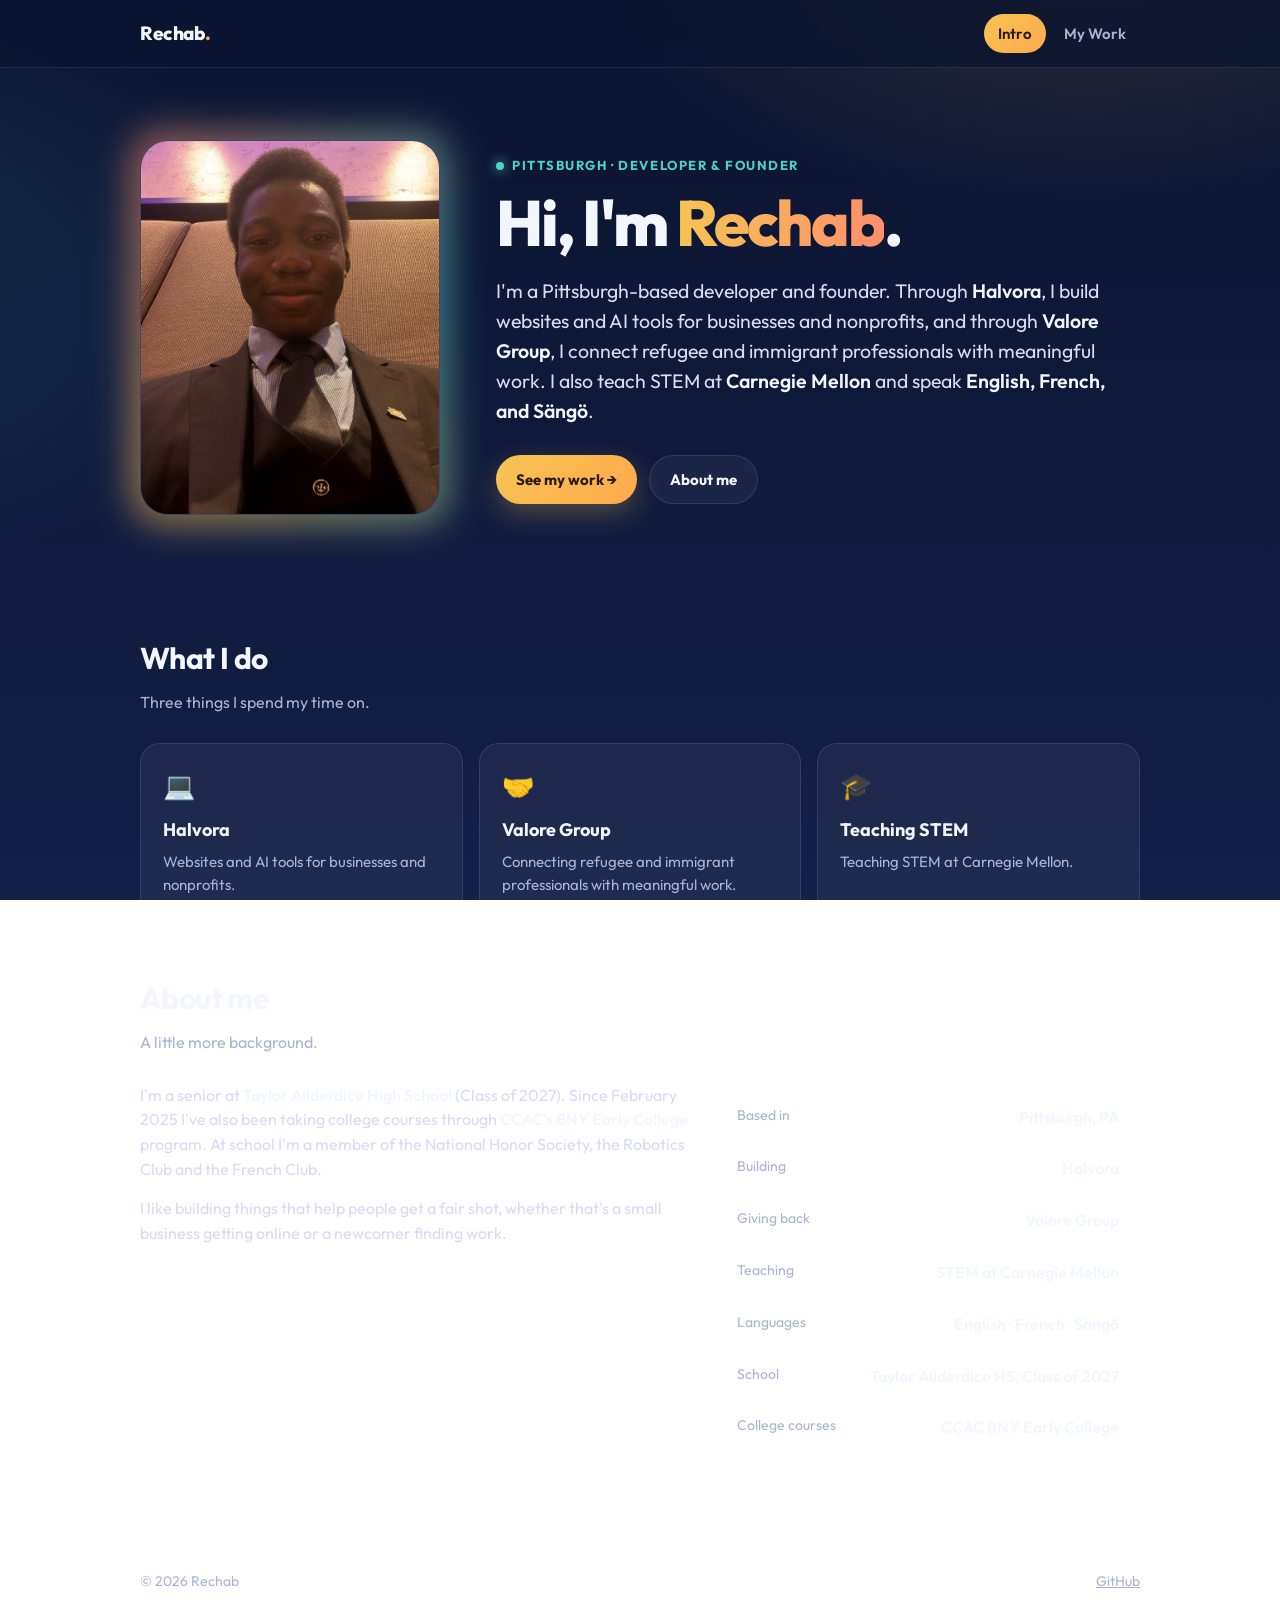
==== index.html @ be4d36c0 "Add portfolio site: intro and My Work pages" ====
<!DOCTYPE html>
<html lang="en">
<head>
<meta charset="UTF-8">
<meta name="viewport" content="width=device-width, initial-scale=1">
<title>Rechab · Developer & Founder</title>
<meta name="description" content="Rechab is a Pittsburgh-based developer and founder building websites and AI tools through Halvora, and connecting refugee and immigrant professionals with work through Valore Group.">
<meta name="theme-color" content="#0b1430">
<link rel="icon" href="data:image/svg+xml,<svg xmlns='http://www.w3.org/2000/svg' viewBox='0 0 100 100'><rect width='100' height='100' rx='24' fill='%23f6c453'/><text x='50' y='70' font-size='62' font-family='Arial' font-weight='700' text-anchor='middle' fill='%230b1430'>R</text></svg>">
<link rel="preconnect" href="https://fonts.googleapis.com">
<link rel="preconnect" href="https://fonts.gstatic.com" crossorigin>
<link href="https://fonts.googleapis.com/css2?family=Outfit:wght@400;500;600;700;800&display=swap" rel="stylesheet">
<link rel="stylesheet" href="style.css">
</head>
<body>

<nav class="nav">
  <div class="nav-inner">
    <a class="brand" href="index.html">Rechab<span>.</span></a>
    <div class="nav-links">
      <a href="index.html" aria-current="page">Intro</a>
      <a href="work.html">My Work</a>
    </div>
  </div>
</nav>

<main>
  <section class="hero">
    <div class="photo-wrap">
      <!-- Drop a photo named photo.jpg next to this file and it shows up here. -->
      <img class="photo" src="photo.jpg" alt="Photo of Rechab"
           onerror="this.replaceWith(Object.assign(document.createElement('div'),{className:'photo-fallback',innerHTML:'<span>R</span>'}))">
    </div>
    <div>
      <span class="eyebrow">Pittsburgh · Developer & Founder</span>
      <h1>Hi, I'm <span class="grad">Rechab</span>.</h1>
      <p class="lead">
        I'm a Pittsburgh-based developer and founder. Through <b>Halvora</b>, I build websites and AI tools for
        businesses and nonprofits, and through <b>Valore Group</b>, I connect refugee and immigrant professionals
        with meaningful work. I also teach STEM at <b>Carnegie Mellon</b> and speak <b>English, French, and Sängö</b>.
      </p>
      <div class="cta-row">
        <a class="btn btn-primary" href="work.html">See my work →</a>
        <a class="btn btn-ghost" href="#about">About me</a>
      </div>
    </div>
  </section>

  <section class="section">
    <h2>What I do</h2>
    <p class="sub">Three things I spend my time on.</p>
    <div class="pillars">
      <div class="pillar">
        <div class="icon">💻</div>
        <h3>Halvora</h3>
        <p>Websites and AI tools for businesses and nonprofits.</p>
      </div>
      <div class="pillar">
        <div class="icon">🤝</div>
        <h3>Valore Group</h3>
        <p>Connecting refugee and immigrant professionals with meaningful work.</p>
      </div>
      <div class="pillar">
        <div class="icon">🎓</div>
        <h3>Teaching STEM</h3>
        <p>Teaching STEM at Carnegie Mellon.</p>
      </div>
    </div>
  </section>

  <section class="section" id="about">
    <h2>About me</h2>
    <p class="sub">A little more background.</p>
    <div class="about">
      <div class="about-text">
        <p>I'm a senior at <b>Taylor Allderdice High School</b> (Class of 2027). Since February 2025 I've also been
           taking college courses through <b>CCAC's BNY Early College</b> program. At school I'm a member of the
           National Honor Society, the Robotics Club and the French Club.</p>
        <p>I like building things that help people get a fair shot, whether that's a small business
           getting online or a newcomer finding work.</p>
      </div>
      <dl class="facts">
        <div><dt>Based in</dt><dd>Pittsburgh, PA</dd></div>
        <div><dt>Building</dt><dd>Halvora</dd></div>
        <div><dt>Giving back</dt><dd>Valore Group</dd></div>
        <div><dt>Teaching</dt><dd>STEM at Carnegie Mellon</dd></div>
        <div><dt>Languages</dt><dd>English · French · Sängö</dd></div>
        <div><dt>School</dt><dd>Taylor Allderdice HS, Class of 2027</dd></div>
        <div><dt>College courses</dt><dd>CCAC BNY Early College</dd></div>
      </dl>
    </div>
  </section>
</main>

<footer>
  <span>© <span id="yr"></span> Rechab</span>
  <span><a href="https://github.com/Menfis23">GitHub</a></span>
</footer>
<script>document.getElementById('yr').textContent = new Date().getFullYear();</script>
</body>
</html>
---- style.css ----
:root{
  --bg:#0b1430;
  --bg-2:#131f47;
  --ink:#f4f6ff;
  --muted:#aab3d6;
  --line:rgba(255,255,255,.10);
  --card:rgba(255,255,255,.05);
  --card-hover:rgba(255,255,255,.09);
  --gold:#f6c453;
  --coral:#ff8f6b;
  --teal:#4fd1c5;
  --radius:20px;
}
*{box-sizing:border-box}
html,body{margin:0}
body{
  font-family:'Outfit',system-ui,-apple-system,'Segoe UI',Roboto,sans-serif;
  color:var(--ink);
  background:
    radial-gradient(900px 500px at 85% -10%,rgba(246,196,83,.16),transparent 60%),
    radial-gradient(700px 500px at -10% 30%,rgba(79,209,197,.12),transparent 60%),
    linear-gradient(180deg,var(--bg) 0%,var(--bg-2) 100%);
  background-attachment:fixed;
  min-height:100vh;
  -webkit-font-smoothing:antialiased;
  line-height:1.55;
}
a{color:inherit}
img{max-width:100%;display:block}

/* ---------- Nav ---------- */
.nav{
  position:sticky;top:0;z-index:10;
  background:rgba(11,20,48,.72);
  backdrop-filter:blur(14px);-webkit-backdrop-filter:blur(14px);
  border-bottom:1px solid var(--line);
}
.nav-inner{max-width:1040px;margin:0 auto;padding:14px 20px;display:flex;align-items:center;gap:16px}
.brand{font-weight:800;font-size:19px;letter-spacing:-.02em;text-decoration:none}
.brand span{background:linear-gradient(90deg,var(--gold),var(--coral));-webkit-background-clip:text;background-clip:text;color:transparent}
.nav-links{margin-left:auto;display:flex;gap:4px}
.nav-links a{
  text-decoration:none;font-weight:600;font-size:15px;color:var(--muted);
  padding:8px 14px;border-radius:999px;transition:background .2s,color .2s;
}
.nav-links a:hover{color:var(--ink);background:var(--card)}
.nav-links a[aria-current="page"]{color:#2a1a00;background:linear-gradient(135deg,var(--gold),#ffa94d)}

main{max-width:1040px;margin:0 auto;padding:0 20px 80px}

/* ---------- Hero ---------- */
.hero{
  display:grid;grid-template-columns:minmax(0,300px) minmax(0,1fr);gap:56px;align-items:center;
  padding:72px 0 64px;
}
.photo-wrap{position:relative;aspect-ratio:4/5;width:100%}
.photo-wrap::before{
  content:"";position:absolute;inset:-10px;border-radius:32px;
  background:conic-gradient(from 200deg,var(--gold),var(--coral),var(--teal),var(--gold));
  opacity:.55;filter:blur(18px);
}
.photo{
  position:relative;width:100%;height:100%;object-fit:cover;border-radius:28px;
  border:1px solid rgba(255,255,255,.18);background:var(--bg-2);
  object-position:50% 20%;
}
.about-text b{color:var(--ink);font-weight:600}
.photo-fallback{
  position:relative;width:100%;height:100%;border-radius:28px;
  display:grid;place-items:center;
  background:linear-gradient(160deg,#1c2a5e,#2a2160);
  border:1px solid rgba(255,255,255,.18);
  font-size:120px;font-weight:800;letter-spacing:-.04em;
}
.photo-fallback span{background:linear-gradient(135deg,var(--gold),var(--coral));-webkit-background-clip:text;background-clip:text;color:transparent}

.eyebrow{
  display:inline-flex;align-items:center;gap:8px;
  font-size:13px;font-weight:700;letter-spacing:.12em;text-transform:uppercase;color:var(--teal);
}
.eyebrow::before{content:"";width:8px;height:8px;border-radius:50%;background:var(--teal);box-shadow:0 0 12px var(--teal)}
h1{font-size:clamp(40px,6vw,64px);line-height:1.02;letter-spacing:-.035em;margin:14px 0 20px;font-weight:800}
h1 .grad{background:linear-gradient(90deg,var(--gold),var(--coral));-webkit-background-clip:text;background-clip:text;color:transparent}
.lead{font-size:clamp(17px,2vw,19.5px);color:#d7dcf3;max-width:60ch;margin:0}
.lead b{color:var(--ink);font-weight:600}

.cta-row{display:flex;gap:12px;flex-wrap:wrap;margin-top:28px}
.btn{
  display:inline-flex;align-items:center;gap:8px;text-decoration:none;font-weight:700;font-size:15px;
  padding:12px 20px;border-radius:999px;transition:transform .15s,background .2s;
}
.btn:hover{transform:translateY(-2px)}
.btn-primary{color:#2a1a00;background:linear-gradient(135deg,var(--gold),#ffa94d);box-shadow:0 10px 28px rgba(246,196,83,.28)}
.btn-ghost{border:1px solid var(--line);background:var(--card)}
.btn-ghost:hover{background:var(--card-hover)}

/* ---------- Sections ---------- */
.section{padding:56px 0 0}
.section h2{font-size:30px;letter-spacing:-.02em;margin:0 0 8px}
.section .sub{color:var(--muted);margin:0 0 28px;max-width:62ch}

.pillars{display:grid;grid-template-columns:repeat(3,minmax(0,1fr));gap:16px}
.pillar{
  background:var(--card);border:1px solid var(--line);border-radius:var(--radius);padding:22px;
}
.pillar .icon{font-size:26px}
.pillar h3{margin:10px 0 6px;font-size:18px}
.pillar p{margin:0;color:var(--muted);font-size:15px}

.about{
  display:grid;grid-template-columns:minmax(0,1.3fr) minmax(0,1fr);gap:24px;
}
.about-text p{margin:0 0 14px;color:#d7dcf3}
.facts{
  background:var(--card);border:1px solid var(--line);border-radius:var(--radius);padding:8px 20px;margin:0;
}
.facts div{display:flex;justify-content:space-between;gap:16px;padding:13px 0;border-bottom:1px solid var(--line)}
.facts div:last-child{border-bottom:none}
.facts dt{color:var(--muted);font-size:14px}
.facts dd{margin:0;font-weight:600;text-align:right}
.todo{color:var(--gold);font-style:italic;font-weight:500}

/* ---------- Work grid ---------- */
.page-head{padding:64px 0 8px}
.page-head h1{font-size:clamp(36px,5vw,52px);margin:10px 0 12px}
.grid{
  display:grid;grid-template-columns:repeat(auto-fill,minmax(210px,1fr));gap:18px;margin-top:32px;
}
.tile{
  position:relative;aspect-ratio:1/1;text-decoration:none;
  display:flex;flex-direction:column;justify-content:space-between;
  padding:20px;border-radius:var(--radius);
  background:var(--card);border:1px solid var(--line);
  transition:transform .2s,background .2s,border-color .2s,box-shadow .2s;
  overflow:hidden;
}
.tile::after{
  content:"";position:absolute;inset:auto -30% -60% auto;width:80%;aspect-ratio:1;border-radius:50%;
  background:radial-gradient(circle,var(--glow,rgba(246,196,83,.25)),transparent 70%);
  opacity:.7;transition:opacity .2s;pointer-events:none;
}
.tile:hover{transform:translateY(-4px);background:var(--card-hover);border-color:rgba(255,255,255,.22);box-shadow:0 18px 40px rgba(0,0,0,.3)}
.tile:hover::after{opacity:1}
.tile-icon{
  width:64px;height:64px;border-radius:18px;display:grid;place-items:center;overflow:hidden;
  font-weight:800;font-size:24px;color:#14193a;background:var(--tint,linear-gradient(135deg,var(--gold),var(--coral)));
  box-shadow:0 8px 20px rgba(0,0,0,.25);
}
.tile-icon img{width:100%;height:100%;object-fit:cover;background:#fff}
.tile h3{margin:0;font-size:18px;line-height:1.25;letter-spacing:-.01em}
.tile p{margin:6px 0 0;color:var(--muted);font-size:13.5px;line-height:1.4;
  display:-webkit-box;-webkit-line-clamp:3;-webkit-box-orient:vertical;overflow:hidden}
.tile .arrow{position:absolute;top:18px;right:18px;font-size:18px;color:var(--muted);transition:transform .2s,color .2s}
.tile:hover .arrow{transform:translate(3px,-3px);color:var(--ink)}
.tile.skeleton{animation:shimmer 1.4s ease-in-out infinite}
@keyframes shimmer{50%{opacity:.5}}
.status{color:var(--muted);margin-top:24px}

footer{
  max-width:1040px;margin:0 auto;padding:28px 20px 40px;border-top:1px solid var(--line);
  color:var(--muted);font-size:14px;display:flex;gap:16px;justify-content:space-between;flex-wrap:wrap;
}
footer a{color:var(--muted)}

/* ---------- Mobile ---------- */
@media (max-width:760px){
  .hero{grid-template-columns:1fr;gap:32px;padding:40px 0 40px}
  .photo-wrap{max-width:220px}
  .pillars,.about{grid-template-columns:1fr}
  .grid{grid-template-columns:repeat(2,minmax(0,1fr));gap:12px}
  .tile{padding:14px}
  .tile-icon{width:48px;height:48px;border-radius:14px;font-size:19px}
  .tile h3{font-size:15.5px}
  .tile p{-webkit-line-clamp:2;font-size:12.5px}
  .nav-links a{padding:7px 11px;font-size:14px}
}
@media (prefers-reduced-motion:reduce){*{transition:none!important;animation:none!important}}
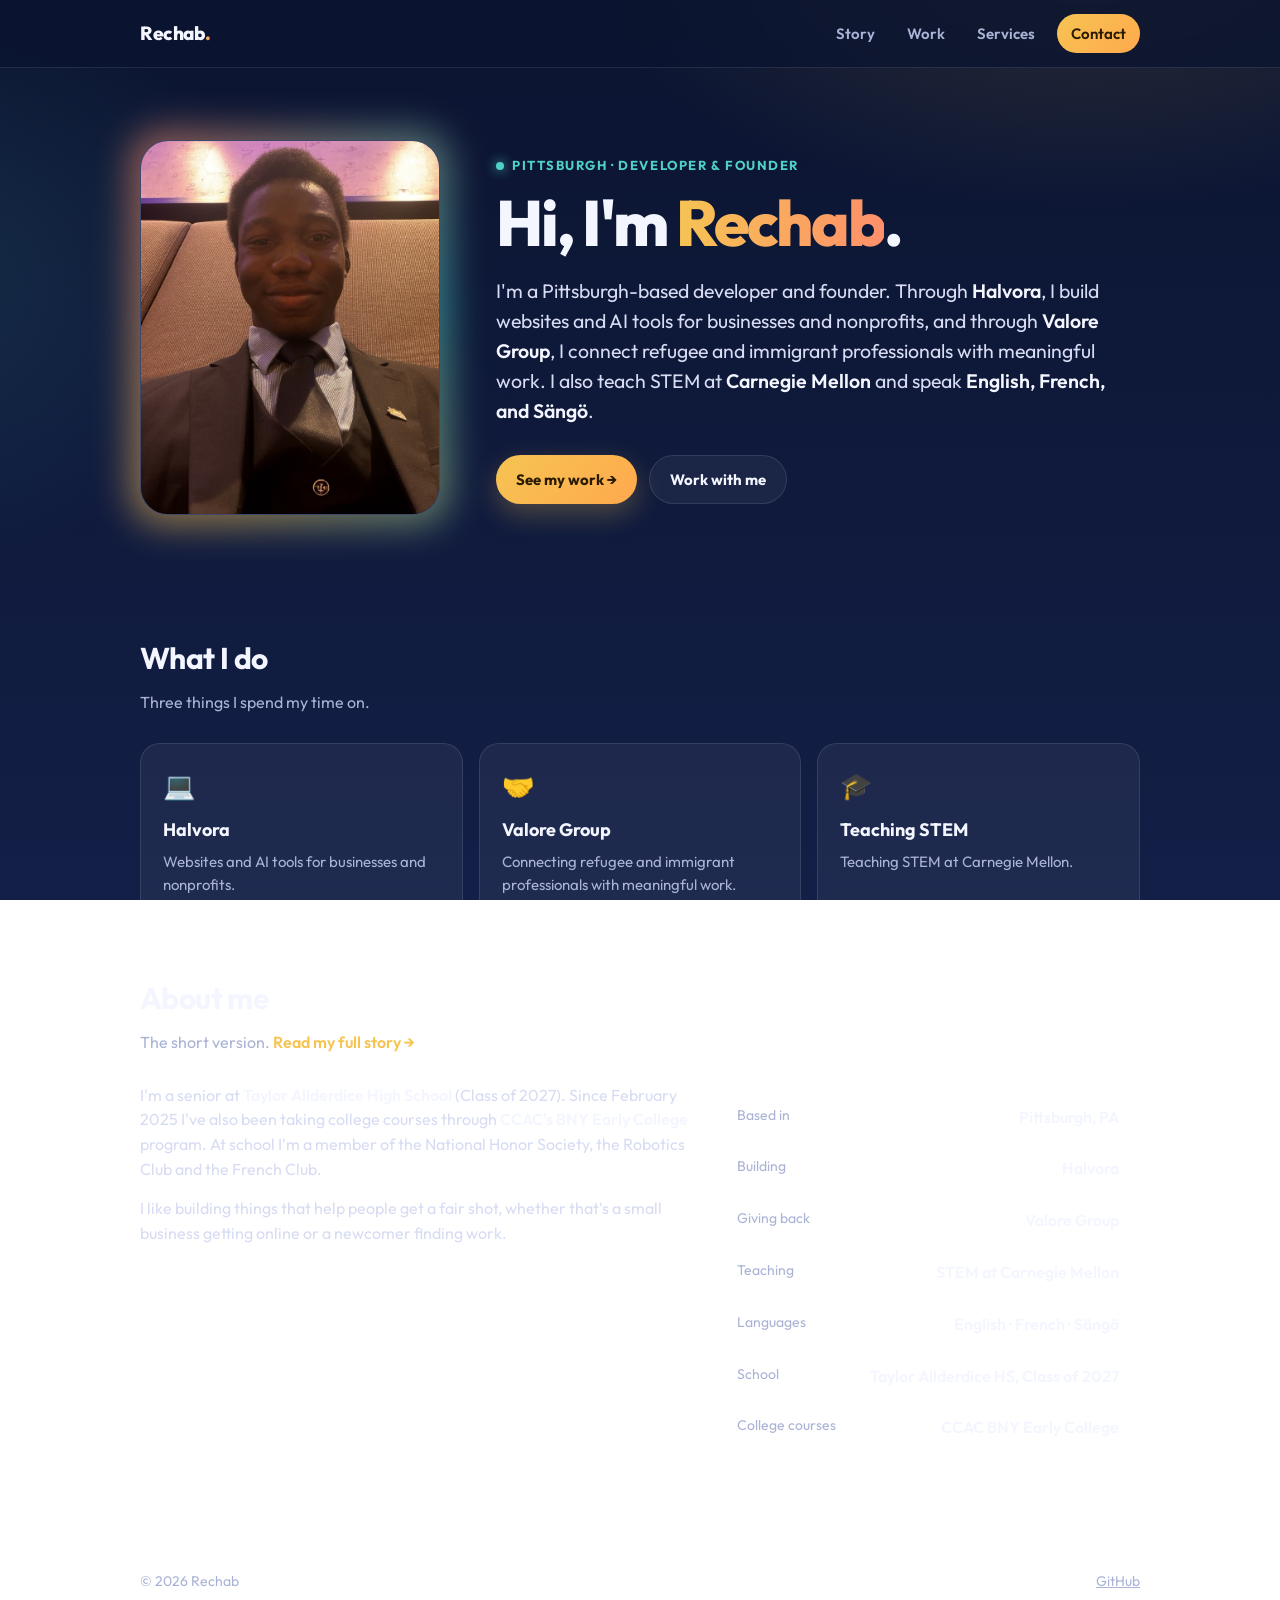
==== commit 1576e567: "Add My Story, experience timeline, services and contact pages" ====
--- a/index.html
+++ b/index.html
@@ -18,8 +18,10 @@
   <div class="nav-inner">
     <a class="brand" href="index.html">Rechab<span>.</span></a>
     <div class="nav-links">
-      <a href="index.html" aria-current="page">Intro</a>
-      <a href="work.html">My Work</a>
+      <a href="story.html">Story</a>
+      <a href="work.html">Work</a>
+      <a href="services.html">Services</a>
+      <a class="pill" href="services.html#contact">Contact</a>
     </div>
   </div>
 </nav>
@@ -41,7 +43,7 @@
       </p>
       <div class="cta-row">
         <a class="btn btn-primary" href="work.html">See my work →</a>
-        <a class="btn btn-ghost" href="#about">About me</a>
+        <a class="btn btn-ghost" href="services.html#contact">Work with me</a>
       </div>
     </div>
   </section>
@@ -70,7 +72,7 @@
 
   <section class="section" id="about">
     <h2>About me</h2>
-    <p class="sub">A little more background.</p>
+    <p class="sub">The short version. <a class="more-link" style="margin:0" href="story.html">Read my full story →</a></p>
     <div class="about">
       <div class="about-text">
         <p>I'm a senior at <b>Taylor Allderdice High School</b> (Class of 2027). Since February 2025 I've also been
--- a/style.css
+++ b/style.css
@@ -162,6 +162,82 @@
 }
 footer a{color:var(--muted)}
 
+.nav-links a.pill{color:#2a1a00;background:linear-gradient(135deg,var(--gold),#ffa94d);margin-left:4px}
+.nav-links a.pill[aria-current="page"]{box-shadow:0 0 0 2px rgba(255,255,255,.6)}
+.nav-links a[aria-current="page"]:not(.pill){color:var(--ink);background:var(--card-hover)}
+.more-link{display:inline-block;margin-top:18px;font-weight:600;color:var(--gold);text-decoration:none}
+.more-link:hover{text-decoration:underline}
+
+/* ---------- Story ---------- */
+.story{display:grid;grid-template-columns:minmax(0,1fr);gap:0;max-width:720px}
+.story p{font-size:18px;color:#d7dcf3;margin:0 0 18px}
+.story p b{color:var(--ink);font-weight:600}
+.quote{
+  margin:32px 0 8px;padding:22px 26px;border-radius:var(--radius);
+  background:linear-gradient(135deg,rgba(246,196,83,.12),rgba(255,143,107,.08));
+  border:1px solid rgba(246,196,83,.25);
+  font-size:21px;line-height:1.45;font-weight:600;letter-spacing:-.01em;
+}
+.langs{display:flex;gap:10px;flex-wrap:wrap;margin-top:6px}
+.lang{padding:8px 14px;border-radius:999px;background:var(--card);border:1px solid var(--line);font-weight:600;font-size:14.5px}
+
+/* ---------- Timeline ---------- */
+.timeline{list-style:none;margin:8px 0 0;padding:0;position:relative;max-width:780px}
+.timeline::before{content:"";position:absolute;left:11px;top:6px;bottom:6px;width:2px;
+  background:linear-gradient(180deg,var(--teal),var(--gold),var(--coral))}
+.timeline li{position:relative;padding:0 0 28px 44px}
+.timeline li:last-child{padding-bottom:0}
+.timeline li::before{
+  content:"";position:absolute;left:4px;top:5px;width:16px;height:16px;border-radius:50%;
+  background:var(--bg);border:3px solid var(--gold);
+}
+.timeline li.now::before{border-color:var(--teal);box-shadow:0 0 0 5px rgba(79,209,197,.18)}
+.when{font-size:12.5px;font-weight:700;letter-spacing:.08em;text-transform:uppercase;color:var(--muted)}
+.timeline li.now .when{color:var(--teal)}
+.timeline h3{margin:4px 0 2px;font-size:19px}
+.timeline .org{color:var(--gold);font-weight:600;font-size:15px}
+.timeline p{margin:6px 0 0;color:#cfd5ee;font-size:15.5px}
+
+/* ---------- Services ---------- */
+.services{display:grid;grid-template-columns:repeat(3,minmax(0,1fr));gap:16px}
+.service{background:var(--card);border:1px solid var(--line);border-radius:var(--radius);padding:24px;display:flex;flex-direction:column}
+.service .icon{width:48px;height:48px;border-radius:14px;display:grid;place-items:center;font-size:24px;background:var(--tint)}
+.service h3{margin:14px 0 6px;font-size:19px}
+.service p{margin:0 0 12px;color:var(--muted);font-size:15px}
+.service ul{margin:auto 0 0;padding:0;list-style:none;font-size:14.5px}
+.service li{padding:7px 0;border-top:1px solid var(--line);display:flex;gap:8px}
+.service li::before{content:"✓";color:var(--teal);font-weight:800}
+.steps{display:grid;grid-template-columns:repeat(4,minmax(0,1fr));gap:14px;counter-reset:s}
+.step{padding:18px;border-radius:16px;border:1px dashed rgba(255,255,255,.18);counter-increment:s}
+.step::before{content:counter(s);display:grid;place-items:center;width:30px;height:30px;border-radius:50%;
+  background:var(--gold);color:#2a1a00;font-weight:800;margin-bottom:10px}
+.step h3{margin:0 0 4px;font-size:16px}
+.step p{margin:0;color:var(--muted);font-size:14px}
+
+/* ---------- Contact ---------- */
+.contact{display:grid;grid-template-columns:minmax(0,1fr) minmax(0,1.2fr);gap:24px;align-items:start}
+.contact-card{background:var(--card);border:1px solid var(--line);border-radius:var(--radius);padding:24px}
+.contact-card h3{margin:0 0 6px;font-size:19px}
+.contact-card p{margin:0 0 16px;color:var(--muted);font-size:15px}
+.links{display:flex;flex-direction:column;gap:10px}
+.links a{display:flex;align-items:center;gap:12px;text-decoration:none;padding:12px 14px;border-radius:14px;
+  background:rgba(255,255,255,.04);border:1px solid var(--line);font-weight:600;transition:background .2s}
+.links a:hover{background:var(--card-hover)}
+.links .ic{width:34px;height:34px;border-radius:10px;display:grid;place-items:center;background:rgba(255,255,255,.08);font-size:17px}
+.links small{display:block;color:var(--muted);font-weight:500;font-size:13px}
+form .field{display:block;margin-bottom:14px}
+form .field span{display:block;font-size:13px;font-weight:600;color:var(--muted);margin-bottom:6px}
+form input,form textarea,form select{
+  width:100%;font:inherit;font-size:15.5px;color:var(--ink);
+  background:rgba(255,255,255,.05);border:1px solid rgba(255,255,255,.16);border-radius:12px;padding:12px 14px;outline:none;
+}
+form select option{color:#14193a}
+form input:focus,form textarea:focus,form select:focus{border-color:var(--gold);background:rgba(255,255,255,.08)}
+form textarea{min-height:130px;resize:vertical}
+form .two{display:grid;grid-template-columns:1fr 1fr;gap:12px}
+form button{border:none;cursor:pointer;width:100%;justify-content:center;font-family:inherit}
+.form-note{font-size:13px;color:var(--muted);margin:10px 0 0}
+
 /* ---------- Mobile ---------- */
 @media (max-width:760px){
   .hero{grid-template-columns:1fr;gap:32px;padding:40px 0 40px}
@@ -172,6 +248,15 @@
   .tile-icon{width:48px;height:48px;border-radius:14px;font-size:19px}
   .tile h3{font-size:15.5px}
   .tile p{-webkit-line-clamp:2;font-size:12.5px}
-  .nav-links a{padding:7px 11px;font-size:14px}
-}
+  .nav-inner{padding:12px 16px;gap:10px}
+  .brand{font-size:17px}
+  .nav-links{gap:0}
+  .nav-links a{padding:7px 9px;font-size:13.5px}
+  .services,.steps,.contact{grid-template-columns:1fr}
+  form .two{grid-template-columns:1fr}
+  .story p{font-size:16.5px}
+  .quote{font-size:18px;padding:18px 20px}
+  main{padding:0 16px 64px}
+}
+@media (max-width:360px){ .nav-links a{padding:6px 7px;font-size:12.5px} }
 @media (prefers-reduced-motion:reduce){*{transition:none!important;animation:none!important}}
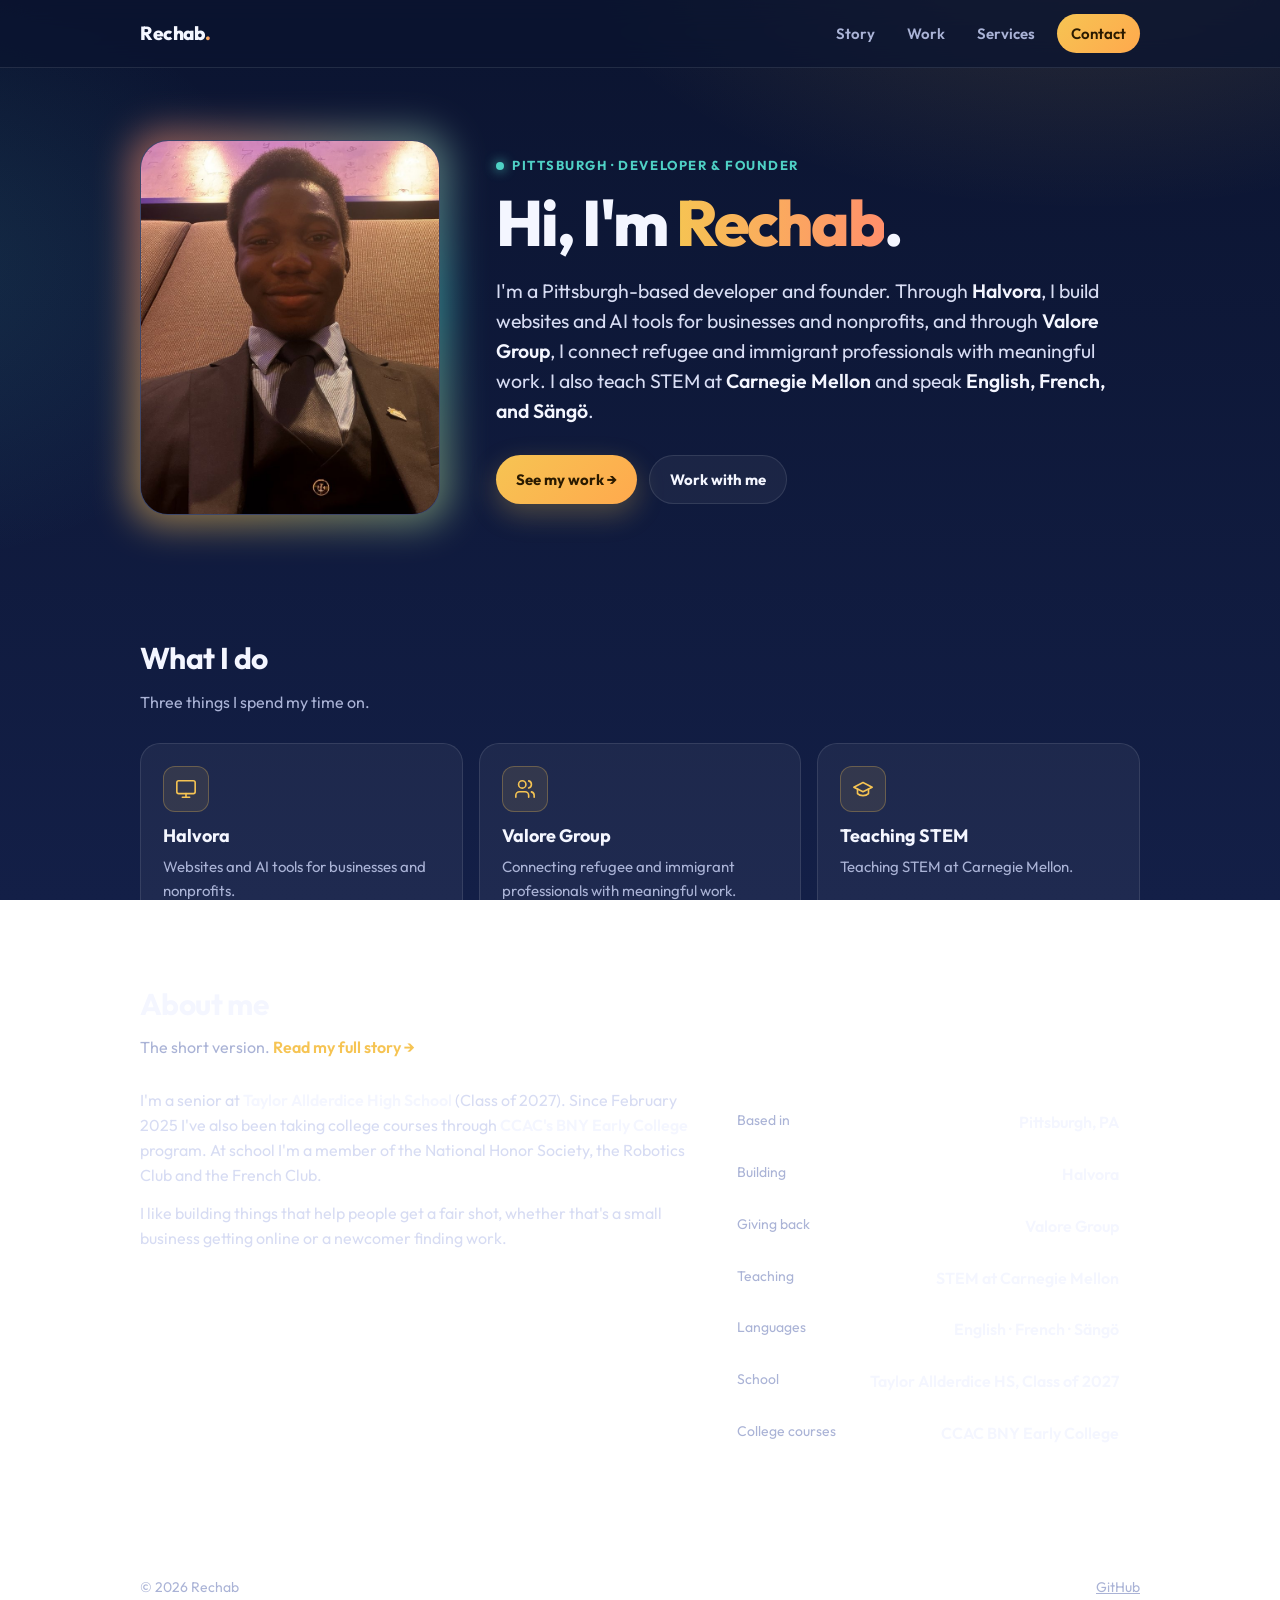
==== commit f6cf4a52: "Replace emoji with line icons; real screenshots and logos on work cards" ====
--- a/index.html
+++ b/index.html
@@ -53,17 +53,17 @@
     <p class="sub">Three things I spend my time on.</p>
     <div class="pillars">
       <div class="pillar">
-        <div class="icon">💻</div>
+        <div class="icon"><svg class="ico" viewBox="0 0 24 24" aria-hidden="true"><rect x="2" y="3" width="20" height="14" rx="2"/><path d="M8 21h8M12 17v4"/></svg></div>
         <h3>Halvora</h3>
         <p>Websites and AI tools for businesses and nonprofits.</p>
       </div>
       <div class="pillar">
-        <div class="icon">🤝</div>
+        <div class="icon"><svg class="ico" viewBox="0 0 24 24" aria-hidden="true"><path d="M16 21v-2a4 4 0 0 0-4-4H6a4 4 0 0 0-4 4v2"/><circle cx="9" cy="7" r="4"/><path d="M22 21v-2a4 4 0 0 0-3-3.87M16 3.13a4 4 0 0 1 0 7.75"/></svg></div>
         <h3>Valore Group</h3>
         <p>Connecting refugee and immigrant professionals with meaningful work.</p>
       </div>
       <div class="pillar">
-        <div class="icon">🎓</div>
+        <div class="icon"><svg class="ico" viewBox="0 0 24 24" aria-hidden="true"><path d="M22 10 12 5 2 10l10 5 10-5z"/><path d="M6 12v5c3 3 9 3 12 0v-5"/></svg></div>
         <h3>Teaching STEM</h3>
         <p>Teaching STEM at Carnegie Mellon.</p>
       </div>
--- a/style.css
+++ b/style.css
@@ -103,7 +103,11 @@
 .pillar{
   background:var(--card);border:1px solid var(--line);border-radius:var(--radius);padding:22px;
 }
-.pillar .icon{font-size:26px}
+.ico{width:22px;height:22px;fill:none;stroke:currentColor;stroke-width:1.75;stroke-linecap:round;stroke-linejoin:round;flex:none}
+.pillar .icon,.service .icon{
+  width:46px;height:46px;border-radius:12px;display:grid;place-items:center;
+  color:var(--gold);background:rgba(246,196,83,.10);border:1px solid rgba(246,196,83,.28);
+}
 .pillar h3{margin:10px 0 6px;font-size:18px}
 .pillar p{margin:0;color:var(--muted);font-size:15px}
 
@@ -143,8 +147,8 @@
 .tile:hover::after{opacity:1}
 .tile-icon{
   width:64px;height:64px;border-radius:18px;display:grid;place-items:center;overflow:hidden;
-  font-weight:800;font-size:24px;color:#14193a;background:var(--tint,linear-gradient(135deg,var(--gold),var(--coral)));
-  box-shadow:0 8px 20px rgba(0,0,0,.25);
+  font-weight:800;font-size:21px;letter-spacing:-.02em;color:#fff;background:var(--tint,#2b3a73);
+  border:1px solid rgba(255,255,255,.14);
 }
 .tile-icon img{width:100%;height:100%;object-fit:cover;background:#fff}
 .tile h3{margin:0;font-size:18px;line-height:1.25;letter-spacing:-.01em}
@@ -153,6 +157,28 @@
 .tile .arrow{position:absolute;top:18px;right:18px;font-size:18px;color:var(--muted);transition:transform .2s,color .2s}
 .tile:hover .arrow{transform:translate(3px,-3px);color:var(--ink)}
 .tile.skeleton{animation:shimmer 1.4s ease-in-out infinite}
+
+/* Project cards with a real screenshot */
+.grid.projects{grid-template-columns:repeat(auto-fill,minmax(290px,1fr));gap:20px}
+.project{
+  display:flex;flex-direction:column;text-decoration:none;border-radius:var(--radius);overflow:hidden;
+  background:var(--card);border:1px solid var(--line);
+  transition:transform .2s,border-color .2s,box-shadow .2s;
+}
+.project:hover{transform:translateY(-4px);border-color:rgba(255,255,255,.24);box-shadow:0 18px 40px rgba(0,0,0,.32)}
+.shot{aspect-ratio:16/10;background:#0f1838;border-bottom:1px solid var(--line);overflow:hidden}
+.shot img{width:100%;height:100%;object-fit:cover;object-position:top;transition:transform .4s}
+.project:hover .shot img{transform:scale(1.03)}
+.project-body{display:flex;gap:12px;align-items:flex-start;padding:16px 18px 18px}
+.logo{width:40px;height:40px;border-radius:10px;flex:none;overflow:hidden;border:1px solid rgba(255,255,255,.14);
+  display:grid;place-items:center;font-weight:800;font-size:15px;color:#fff;background:#2b3a73}
+.logo img{width:100%;height:100%;object-fit:cover}
+.project h3{margin:1px 0 0;font-size:17px;line-height:1.25;display:flex;align-items:center;gap:6px}
+.project h3 .arrow-sm{color:var(--muted);font-size:14px;transition:transform .2s,color .2s}
+.project:hover h3 .arrow-sm{transform:translate(2px,-2px);color:var(--ink)}
+.project p{margin:4px 0 0;color:var(--muted);font-size:14px;line-height:1.45}
+.project .domain{display:block;margin-top:6px;font-size:12.5px;color:var(--teal)}
+.project.skeleton{min-height:280px;animation:shimmer 1.4s ease-in-out infinite}
 @keyframes shimmer{50%{opacity:.5}}
 .status{color:var(--muted);margin-top:24px}
 
@@ -178,6 +204,7 @@
   border:1px solid rgba(246,196,83,.25);
   font-size:21px;line-height:1.45;font-weight:600;letter-spacing:-.01em;
 }
+.quote cite{display:block;margin-top:10px;font-size:14px;font-weight:600;font-style:normal;color:var(--gold);letter-spacing:0}
 .langs{display:flex;gap:10px;flex-wrap:wrap;margin-top:6px}
 .lang{padding:8px 14px;border-radius:999px;background:var(--card);border:1px solid var(--line);font-weight:600;font-size:14.5px}
 
@@ -201,7 +228,6 @@
 /* ---------- Services ---------- */
 .services{display:grid;grid-template-columns:repeat(3,minmax(0,1fr));gap:16px}
 .service{background:var(--card);border:1px solid var(--line);border-radius:var(--radius);padding:24px;display:flex;flex-direction:column}
-.service .icon{width:48px;height:48px;border-radius:14px;display:grid;place-items:center;font-size:24px;background:var(--tint)}
 .service h3{margin:14px 0 6px;font-size:19px}
 .service p{margin:0 0 12px;color:var(--muted);font-size:15px}
 .service ul{margin:auto 0 0;padding:0;list-style:none;font-size:14.5px}
@@ -223,7 +249,8 @@
 .links a{display:flex;align-items:center;gap:12px;text-decoration:none;padding:12px 14px;border-radius:14px;
   background:rgba(255,255,255,.04);border:1px solid var(--line);font-weight:600;transition:background .2s}
 .links a:hover{background:var(--card-hover)}
-.links .ic{width:34px;height:34px;border-radius:10px;display:grid;place-items:center;background:rgba(255,255,255,.08);font-size:17px}
+.links .ic{width:36px;height:36px;border-radius:10px;display:grid;place-items:center;color:var(--gold);background:rgba(246,196,83,.10);border:1px solid rgba(246,196,83,.25)}
+.links .ic .ico{width:18px;height:18px}
 .links small{display:block;color:var(--muted);font-weight:500;font-size:13px}
 form .field{display:block;margin-bottom:14px}
 form .field span{display:block;font-size:13px;font-weight:600;color:var(--muted);margin-bottom:6px}
@@ -244,6 +271,7 @@
   .photo-wrap{max-width:220px}
   .pillars,.about{grid-template-columns:1fr}
   .grid{grid-template-columns:repeat(2,minmax(0,1fr));gap:12px}
+  .grid.projects{grid-template-columns:1fr;gap:16px}
   .tile{padding:14px}
   .tile-icon{width:48px;height:48px;border-radius:14px;font-size:19px}
   .tile h3{font-size:15.5px}
